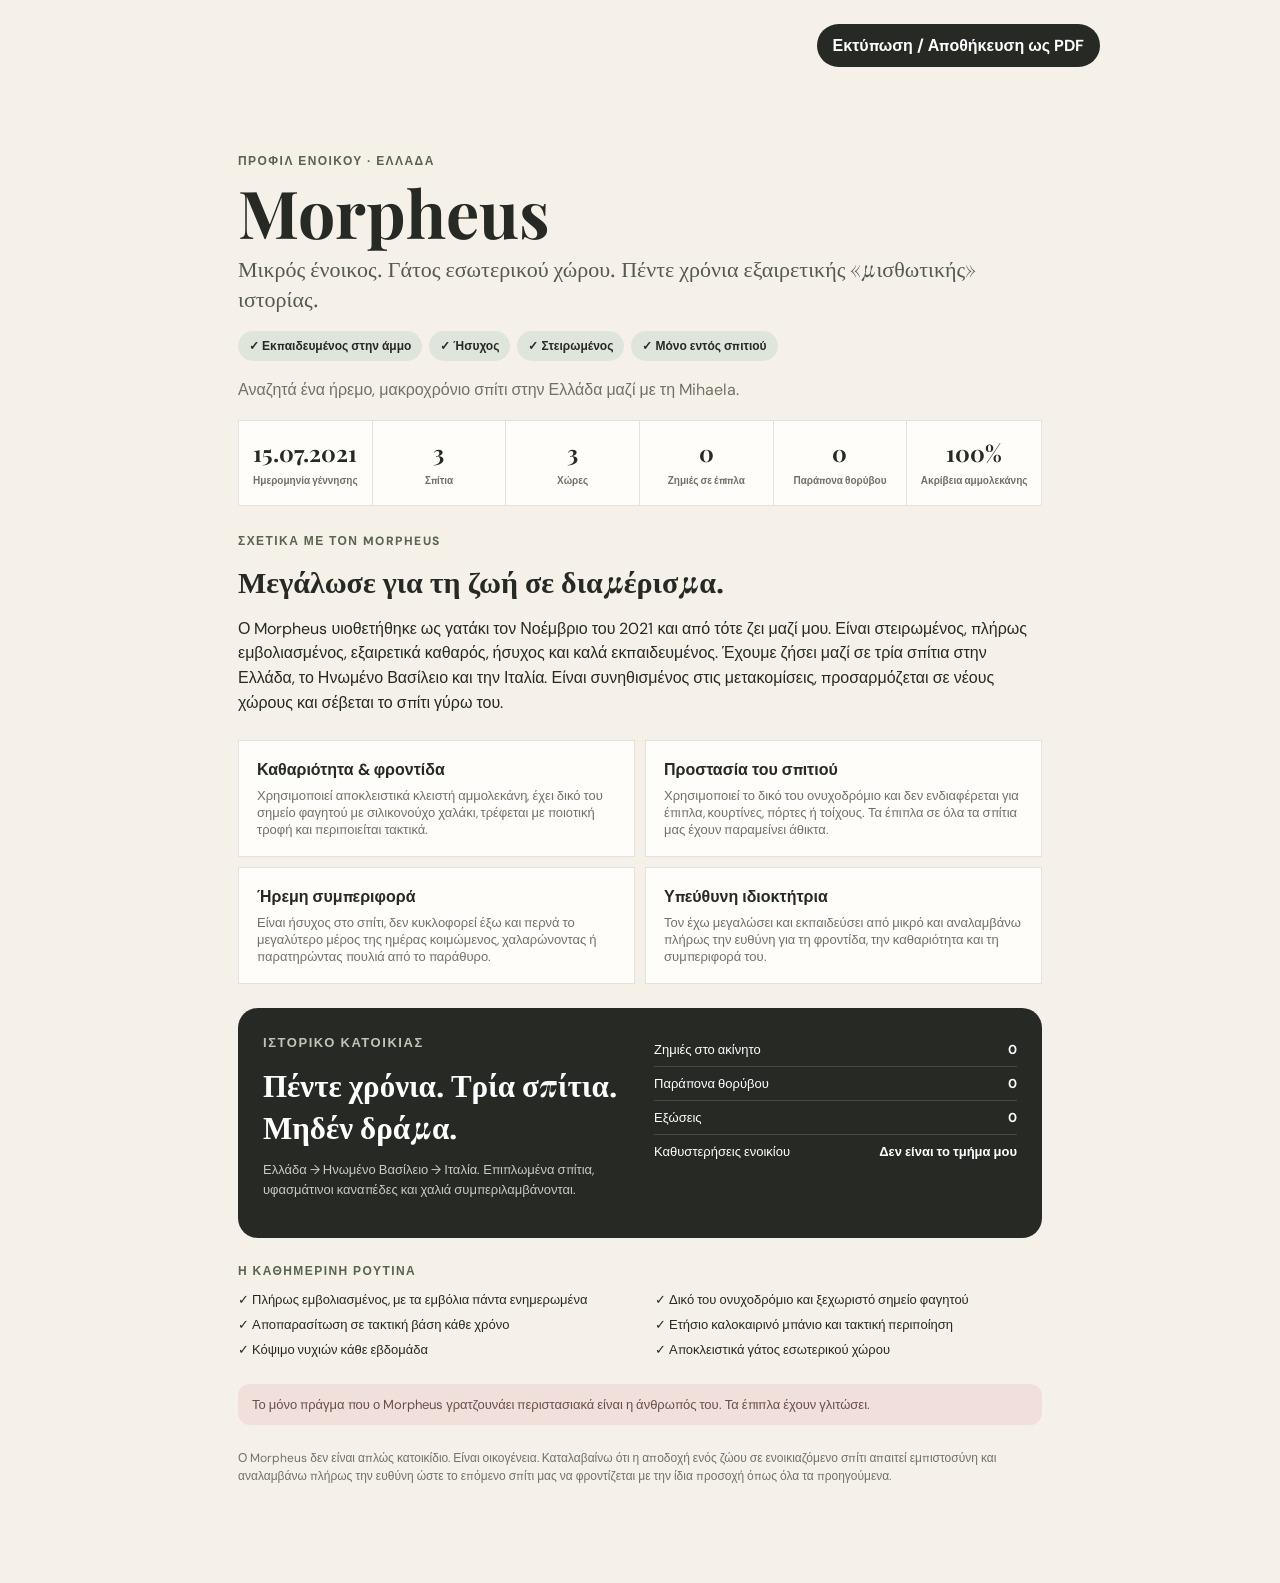
==== Morpheus-Tenant-CV-GR.html @ 8dd913cc "Add Greek Morpheus tenant CV" ====
<!doctype html>
<html lang="el">
<head>
<meta charset="utf-8"><meta name="viewport" content="width=device-width,initial-scale=1">
<title>Morpheus | Βιογραφικό Ενοίκου</title>
<link href="https://fonts.googleapis.com/css2?family=DM+Sans:wght@400;600;700&family=Playfair+Display:wght@600;700&display=swap" rel="stylesheet">
<style>
:root{--ivory:#f6f1e8;--paper:#fffdf9;--ink:#262924;--muted:#707267;--sage:#586351;--soft:#dfe5da;--blush:#f0dfdb;--line:rgba(38,41,36,.13)}*{box-sizing:border-box}body{margin:0;background:var(--ivory);color:var(--ink);font-family:'DM Sans',sans-serif}.page{width:min(920px,calc(100% - 32px));margin:32px auto;padding:54px 58px;background:var(--ivory)}.eyebrow{font-size:12px;letter-spacing:.12em;font-weight:800;color:var(--sage);margin:0 0 10px}h1,h2{font-family:'Playfair Display',serif}h1{font-size:66px;line-height:1;margin:0 0 8px}h2{font-size:30px;margin:0 0 12px}.subtitle{font-family:'Playfair Display',serif;font-size:22px;color:#55594f;margin:0 0 18px}.badges{display:flex;gap:7px;flex-wrap:wrap;margin:18px 0}.badges span{background:var(--soft);padding:7px 11px;border-radius:999px;font-size:12px;font-weight:700}.note{color:var(--muted);margin-bottom:20px}.stats{display:grid;grid-template-columns:repeat(6,1fr);border:1px solid var(--line);background:var(--paper);margin:18px 0 26px}.stat{padding:16px 8px;text-align:center;border-right:1px solid var(--line)}.stat:last-child{border-right:0}.stat strong{font-family:'Playfair Display',serif;font-size:23px;display:block}.stat span{font-size:10px;font-weight:700;color:var(--muted)}.section{margin:24px 0}.section p{line-height:1.55}.cards{display:grid;grid-template-columns:1fr 1fr;gap:10px}.card{background:var(--paper);border:1px solid var(--line);padding:18px}.card h3{margin:0 0 7px;font-size:16px}.card p{font-size:13px;color:var(--muted);margin:0}.record{background:var(--ink);color:#fff;border-radius:20px;padding:25px;display:grid;grid-template-columns:1fr 1fr;gap:28px}.record .eyebrow{color:#bcc7b6}.record h2{font-size:31px}.record p{color:#c8cac4;font-size:13px}.record-row{display:flex;justify-content:space-between;padding:8px 0;border-bottom:1px solid rgba(255,255,255,.15);gap:18px;font-size:13px}.record-row:last-child{border:0}.routine{columns:2;column-gap:30px;margin:10px 0 18px;padding:0;list-style:none}.routine li{break-inside:avoid;margin:0 0 8px;font-size:13px}.joke{background:var(--blush);padding:12px 14px;border-radius:12px;color:#694f4b;font-size:13px}.closing{font-size:12px;color:var(--muted);line-height:1.5}.toolbar{width:min(920px,calc(100% - 32px));margin:24px auto 0;display:flex;justify-content:flex-end}.print{border:0;background:var(--ink);color:white;border-radius:999px;padding:11px 16px;font:inherit;font-weight:700;cursor:pointer}@media(max-width:720px){.page{padding:28px 20px}.stats{grid-template-columns:repeat(2,1fr)}.stat{border-bottom:1px solid var(--line)}.cards,.record{grid-template-columns:1fr}.routine{columns:1}h1{font-size:50px}}@media print{body{background:#fff}.toolbar{display:none}.page{width:100%;margin:0;padding:12mm 14mm;background:#fff}.cards{gap:6px}.section{margin:14px 0}.record{break-inside:avoid}.stat{padding:10px 5px}h1{font-size:45px}.subtitle{font-size:17px}.card{padding:12px}.card p,.record p,.record-row,.routine li,.joke{font-size:10px}}
</style>
</head>
<body>
<div class="toolbar"><button class="print" onclick="window.print()">Εκτύπωση / Αποθήκευση ως PDF</button></div>
<main class="page">
<p class="eyebrow">ΠΡΟΦΙΛ ΕΝΟΙΚΟΥ · ΕΛΛΑΔΑ</p><h1>Morpheus</h1><p class="subtitle">Μικρός ένοικος. Γάτος εσωτερικού χώρου. Πέντε χρόνια εξαιρετικής «μισθωτικής» ιστορίας.</p>
<div class="badges"><span>✓ Εκπαιδευμένος στην άμμο</span><span>✓ Ήσυχος</span><span>✓ Στειρωμένος</span><span>✓ Μόνο εντός σπιτιού</span></div>
<p class="note">Αναζητά ένα ήρεμο, μακροχρόνιο σπίτι στην Ελλάδα μαζί με τη Mihaela.</p>
<div class="stats"><div class="stat"><strong>15.07.2021</strong><span>Ημερομηνία γέννησης</span></div><div class="stat"><strong>3</strong><span>Σπίτια</span></div><div class="stat"><strong>3</strong><span>Χώρες</span></div><div class="stat"><strong>0</strong><span>Ζημιές σε έπιπλα</span></div><div class="stat"><strong>0</strong><span>Παράπονα θορύβου</span></div><div class="stat"><strong>100%</strong><span>Ακρίβεια αμμολεκάνης</span></div></div>
<section class="section"><p class="eyebrow">ΣΧΕΤΙΚΑ ΜΕ ΤΟΝ MORPHEUS</p><h2>Μεγάλωσε για τη ζωή σε διαμέρισμα.</h2><p>Ο Morpheus υιοθετήθηκε ως γατάκι τον Νοέμβριο του 2021 και από τότε ζει μαζί μου. Είναι στειρωμένος, πλήρως εμβολιασμένος, εξαιρετικά καθαρός, ήσυχος και καλά εκπαιδευμένος. Έχουμε ζήσει μαζί σε τρία σπίτια στην Ελλάδα, το Ηνωμένο Βασίλειο και την Ιταλία. Είναι συνηθισμένος στις μετακομίσεις, προσαρμόζεται σε νέους χώρους και σέβεται το σπίτι γύρω του.</p></section>
<div class="cards"><div class="card"><h3>Καθαριότητα & φροντίδα</h3><p>Χρησιμοποιεί αποκλειστικά κλειστή αμμολεκάνη, έχει δικό του σημείο φαγητού με σιλικονούχο χαλάκι, τρέφεται με ποιοτική τροφή και περιποιείται τακτικά.</p></div><div class="card"><h3>Προστασία του σπιτιού</h3><p>Χρησιμοποιεί το δικό του ονυχοδρόμιο και δεν ενδιαφέρεται για έπιπλα, κουρτίνες, πόρτες ή τοίχους. Τα έπιπλα σε όλα τα σπίτια μας έχουν παραμείνει άθικτα.</p></div><div class="card"><h3>Ήρεμη συμπεριφορά</h3><p>Είναι ήσυχος στο σπίτι, δεν κυκλοφορεί έξω και περνά το μεγαλύτερο μέρος της ημέρας κοιμώμενος, χαλαρώνοντας ή παρατηρώντας πουλιά από το παράθυρο.</p></div><div class="card"><h3>Υπεύθυνη ιδιοκτήτρια</h3><p>Τον έχω μεγαλώσει και εκπαιδεύσει από μικρό και αναλαμβάνω πλήρως την ευθύνη για τη φροντίδα, την καθαριότητα και τη συμπεριφορά του.</p></div></div>
<section class="section record"><div><p class="eyebrow">ΙΣΤΟΡΙΚΟ ΚΑΤΟΙΚΙΑΣ</p><h2>Πέντε χρόνια. Τρία σπίτια. Μηδέν δράμα.</h2><p>Ελλάδα → Ηνωμένο Βασίλειο → Ιταλία. Επιπλωμένα σπίτια, υφασμάτινοι καναπέδες και χαλιά συμπεριλαμβάνονται.</p></div><div><div class="record-row"><span>Ζημιές στο ακίνητο</span><strong>0</strong></div><div class="record-row"><span>Παράπονα θορύβου</span><strong>0</strong></div><div class="record-row"><span>Εξώσεις</span><strong>0</strong></div><div class="record-row"><span>Καθυστερήσεις ενοικίου</span><strong>Δεν είναι το τμήμα μου</strong></div></div></section>
<section class="section"><p class="eyebrow">Η ΚΑΘΗΜΕΡΙΝΗ ΡΟΥΤΙΝΑ</p><ul class="routine"><li>✓ Πλήρως εμβολιασμένος, με τα εμβόλια πάντα ενημερωμένα</li><li>✓ Αποπαρασίτωση σε τακτική βάση κάθε χρόνο</li><li>✓ Κόψιμο νυχιών κάθε εβδομάδα</li><li>✓ Δικό του ονυχοδρόμιο και ξεχωριστό σημείο φαγητού</li><li>✓ Ετήσιο καλοκαιρινό μπάνιο και τακτική περιποίηση</li><li>✓ Αποκλειστικά γάτος εσωτερικού χώρου</li></ul><div class="joke">Το μόνο πράγμα που ο Morpheus γρατζουνάει περιστασιακά είναι η άνθρωπός του. Τα έπιπλα έχουν γλιτώσει.</div></section>
<p class="closing">Ο Morpheus δεν είναι απλώς κατοικίδιο. Είναι οικογένεια. Καταλαβαίνω ότι η αποδοχή ενός ζώου σε ενοικιαζόμενο σπίτι απαιτεί εμπιστοσύνη και αναλαμβάνω πλήρως την ευθύνη ώστε το επόμενο σπίτι μας να φροντίζεται με την ίδια προσοχή όπως όλα τα προηγούμενα.</p>
</main>
</body></html>
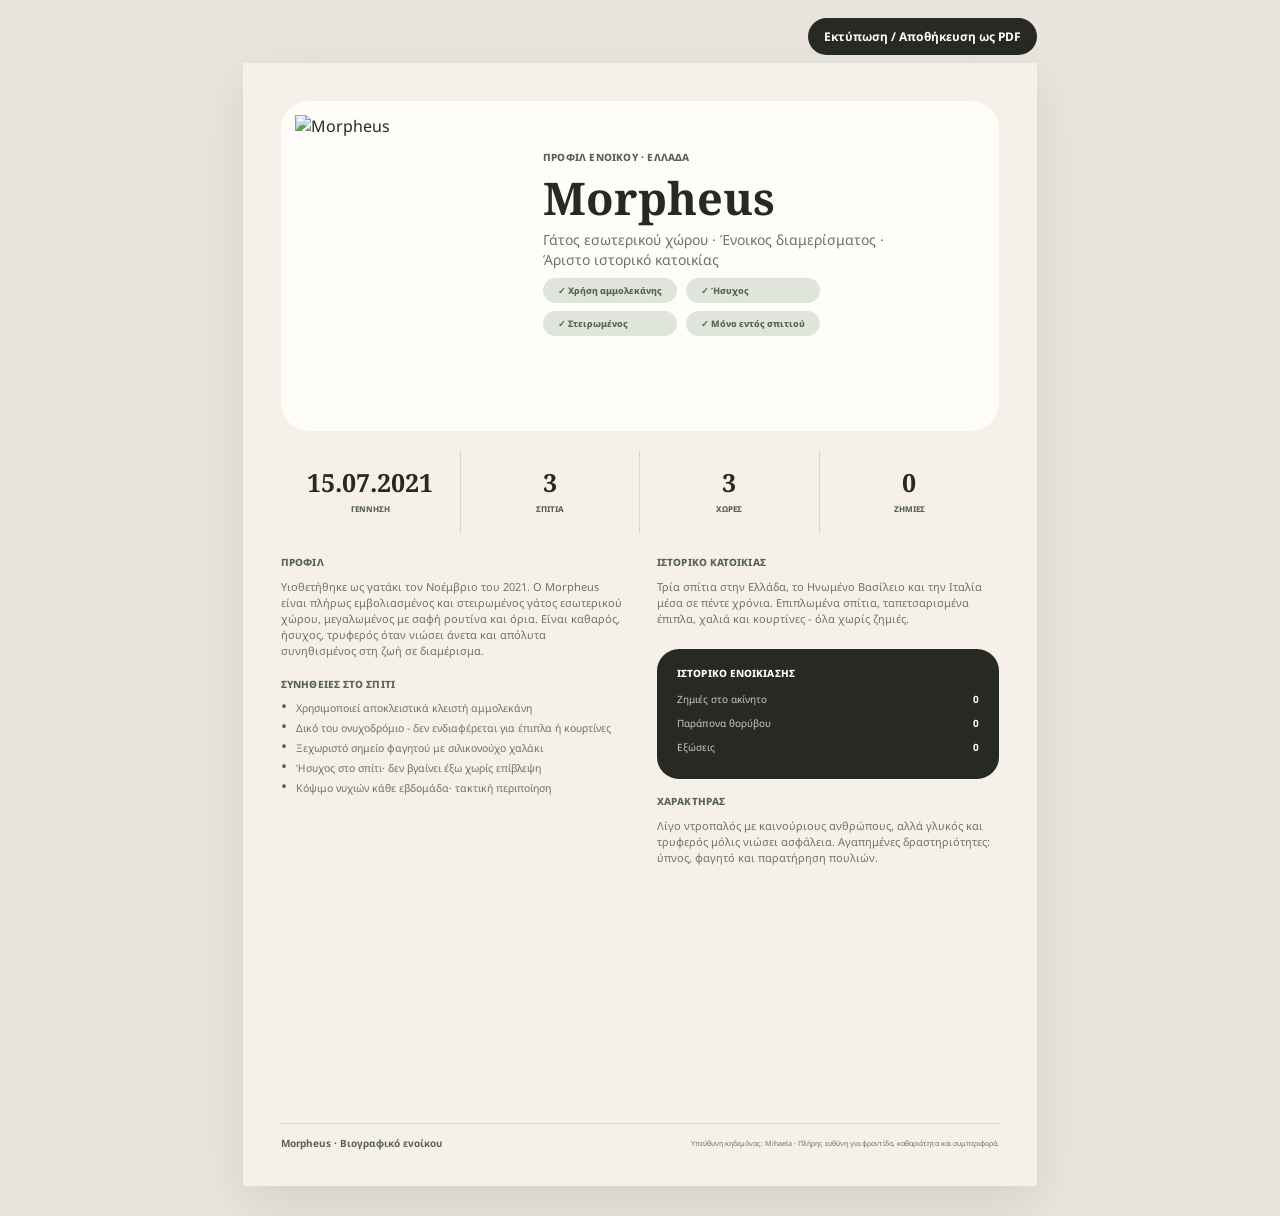
==== commit 6831c9af: "Match Greek tenant CV to original Morpheus CV design" ====
--- a/Morpheus-Tenant-CV-GR.html
+++ b/Morpheus-Tenant-CV-GR.html
@@ -3,22 +3,29 @@
 <head>
 <meta charset="utf-8"><meta name="viewport" content="width=device-width,initial-scale=1">
 <title>Morpheus | Βιογραφικό Ενοίκου</title>
-<link href="https://fonts.googleapis.com/css2?family=DM+Sans:wght@400;600;700&family=Playfair+Display:wght@600;700&display=swap" rel="stylesheet">
+<link rel="preconnect" href="https://fonts.googleapis.com"><link rel="preconnect" href="https://fonts.gstatic.com" crossorigin>
+<link href="https://fonts.googleapis.com/css2?family=Noto+Sans:wght@400;600;700;800&family=Noto+Serif:wght@700&display=swap" rel="stylesheet">
 <style>
-:root{--ivory:#f6f1e8;--paper:#fffdf9;--ink:#262924;--muted:#707267;--sage:#586351;--soft:#dfe5da;--blush:#f0dfdb;--line:rgba(38,41,36,.13)}*{box-sizing:border-box}body{margin:0;background:var(--ivory);color:var(--ink);font-family:'DM Sans',sans-serif}.page{width:min(920px,calc(100% - 32px));margin:32px auto;padding:54px 58px;background:var(--ivory)}.eyebrow{font-size:12px;letter-spacing:.12em;font-weight:800;color:var(--sage);margin:0 0 10px}h1,h2{font-family:'Playfair Display',serif}h1{font-size:66px;line-height:1;margin:0 0 8px}h2{font-size:30px;margin:0 0 12px}.subtitle{font-family:'Playfair Display',serif;font-size:22px;color:#55594f;margin:0 0 18px}.badges{display:flex;gap:7px;flex-wrap:wrap;margin:18px 0}.badges span{background:var(--soft);padding:7px 11px;border-radius:999px;font-size:12px;font-weight:700}.note{color:var(--muted);margin-bottom:20px}.stats{display:grid;grid-template-columns:repeat(6,1fr);border:1px solid var(--line);background:var(--paper);margin:18px 0 26px}.stat{padding:16px 8px;text-align:center;border-right:1px solid var(--line)}.stat:last-child{border-right:0}.stat strong{font-family:'Playfair Display',serif;font-size:23px;display:block}.stat span{font-size:10px;font-weight:700;color:var(--muted)}.section{margin:24px 0}.section p{line-height:1.55}.cards{display:grid;grid-template-columns:1fr 1fr;gap:10px}.card{background:var(--paper);border:1px solid var(--line);padding:18px}.card h3{margin:0 0 7px;font-size:16px}.card p{font-size:13px;color:var(--muted);margin:0}.record{background:var(--ink);color:#fff;border-radius:20px;padding:25px;display:grid;grid-template-columns:1fr 1fr;gap:28px}.record .eyebrow{color:#bcc7b6}.record h2{font-size:31px}.record p{color:#c8cac4;font-size:13px}.record-row{display:flex;justify-content:space-between;padding:8px 0;border-bottom:1px solid rgba(255,255,255,.15);gap:18px;font-size:13px}.record-row:last-child{border:0}.routine{columns:2;column-gap:30px;margin:10px 0 18px;padding:0;list-style:none}.routine li{break-inside:avoid;margin:0 0 8px;font-size:13px}.joke{background:var(--blush);padding:12px 14px;border-radius:12px;color:#694f4b;font-size:13px}.closing{font-size:12px;color:var(--muted);line-height:1.5}.toolbar{width:min(920px,calc(100% - 32px));margin:24px auto 0;display:flex;justify-content:flex-end}.print{border:0;background:var(--ink);color:white;border-radius:999px;padding:11px 16px;font:inherit;font-weight:700;cursor:pointer}@media(max-width:720px){.page{padding:28px 20px}.stats{grid-template-columns:repeat(2,1fr)}.stat{border-bottom:1px solid var(--line)}.cards,.record{grid-template-columns:1fr}.routine{columns:1}h1{font-size:50px}}@media print{body{background:#fff}.toolbar{display:none}.page{width:100%;margin:0;padding:12mm 14mm;background:#fff}.cards{gap:6px}.section{margin:14px 0}.record{break-inside:avoid}.stat{padding:10px 5px}h1{font-size:45px}.subtitle{font-size:17px}.card{padding:12px}.card p,.record p,.record-row,.routine li,.joke{font-size:10px}}
+:root{--bg:#f6f1e8;--paper:#fffdf9;--ink:#262924;--text:#707267;--sage:#586351;--soft:#dfe5da;--line:#ddd8ce}*{box-sizing:border-box}body{margin:0;background:#e9e5dd;color:var(--ink);font-family:'Noto Sans',sans-serif}.toolbar{width:min(794px,calc(100% - 24px));margin:18px auto 8px;display:flex;justify-content:flex-end}.toolbar button{border:0;background:var(--ink);color:#fff;font:700 12px 'Noto Sans';padding:10px 16px;border-radius:999px;cursor:pointer}.page{width:min(794px,calc(100% - 24px));aspect-ratio:595.2756/841.8898;min-height:1123px;margin:0 auto 30px;background:var(--bg);padding:38px;position:relative;box-shadow:0 18px 50px rgba(0,0,0,.09)}.hero{height:330px;background:var(--paper);border-radius:28px;padding:14px;display:grid;grid-template-columns:220px 1fr;gap:28px;align-items:start}.hero img{width:220px;height:302px;object-fit:cover}.herocopy{padding-top:35px}.eyebrow{font-size:10px;letter-spacing:.02em;font-weight:800;color:var(--sage);margin:0 0 11px}.hero h1{font:700 45px/1 'Noto Serif',serif;margin:0 0 10px;color:var(--ink)}.subtitle{font-size:14px;line-height:1.42;color:var(--text);margin:0 0 7px;max-width:390px}.badges{display:grid;grid-template-columns:max-content max-content;gap:8px 9px;margin-top:8px}.badge{background:var(--soft);color:var(--sage);border-radius:999px;padding:6px 15px;font-size:9px;font-weight:800}.stats{height:82px;display:grid;grid-template-columns:repeat(4,1fr);margin:20px 0 22px}.stat{display:flex;flex-direction:column;align-items:center;justify-content:center;border-right:1px solid var(--line)}.stat:last-child{border-right:0}.stat strong{font:700 25px/1 'Noto Serif',serif}.stat span{margin-top:8px;font-size:8px;font-weight:800;color:var(--sage)}.cols{display:grid;grid-template-columns:1fr 1fr;gap:34px}.section{margin-bottom:18px}.section h2,.record h2{font-size:10px;letter-spacing:.01em;color:var(--sage);margin:0 0 10px;font-weight:800}.section p{font-size:11px;line-height:1.45;color:var(--text);margin:0}.habits{list-style:none;padding:0;margin:0}.habits li{position:relative;padding-left:15px;margin:0 0 6px;font-size:10.5px;line-height:1.35;color:var(--text)}.habits li:before{content:'•';position:absolute;left:0;color:var(--sage);font-size:16px;line-height:10px}.record{background:var(--ink);border-radius:22px;padding:17px 20px 15px;margin:22px 0 15px;color:white}.record h2{color:white;margin-bottom:12px}.rrow{display:flex;justify-content:space-between;gap:12px;font-size:10px;color:#c9ccc5;margin:0 0 10px}.rrow strong{color:white}.footer{position:absolute;left:38px;right:38px;bottom:36px;border-top:1px solid var(--line);padding-top:12px;display:flex;justify-content:space-between;align-items:center;gap:20px}.footer strong{font-size:10px;color:var(--sage)}.footer span{font-size:7.2px;color:var(--text);text-align:right}@media(max-width:650px){body{background:var(--bg)}.toolbar{margin-top:10px}.page{width:100%;min-height:0;aspect-ratio:auto;margin:0;padding:18px;box-shadow:none}.hero{height:auto;grid-template-columns:1fr;border-radius:22px}.hero img{width:100%;height:auto;max-height:480px}.herocopy{padding:10px}.hero h1{font-size:40px}.stats{margin:18px 0}.cols{grid-template-columns:1fr}.footer{position:static;margin-top:40px}.badges{grid-template-columns:1fr 1fr}}@media print{@page{size:A4;margin:0}body{background:white}.toolbar{display:none}.page{width:210mm;height:297mm;min-height:297mm;margin:0;padding:10mm;box-shadow:none}.hero{height:87mm}.hero img{width:58mm;height:80mm}.hero{grid-template-columns:58mm 1fr}.footer{left:10mm;right:10mm;bottom:10mm}}
 </style>
 </head>
 <body>
-<div class="toolbar"><button class="print" onclick="window.print()">Εκτύπωση / Αποθήκευση ως PDF</button></div>
+<div class="toolbar"><button onclick="window.print()">Εκτύπωση / Αποθήκευση ως PDF</button></div>
 <main class="page">
-<p class="eyebrow">ΠΡΟΦΙΛ ΕΝΟΙΚΟΥ · ΕΛΛΑΔΑ</p><h1>Morpheus</h1><p class="subtitle">Μικρός ένοικος. Γάτος εσωτερικού χώρου. Πέντε χρόνια εξαιρετικής «μισθωτικής» ιστορίας.</p>
-<div class="badges"><span>✓ Εκπαιδευμένος στην άμμο</span><span>✓ Ήσυχος</span><span>✓ Στειρωμένος</span><span>✓ Μόνο εντός σπιτιού</span></div>
-<p class="note">Αναζητά ένα ήρεμο, μακροχρόνιο σπίτι στην Ελλάδα μαζί με τη Mihaela.</p>
-<div class="stats"><div class="stat"><strong>15.07.2021</strong><span>Ημερομηνία γέννησης</span></div><div class="stat"><strong>3</strong><span>Σπίτια</span></div><div class="stat"><strong>3</strong><span>Χώρες</span></div><div class="stat"><strong>0</strong><span>Ζημιές σε έπιπλα</span></div><div class="stat"><strong>0</strong><span>Παράπονα θορύβου</span></div><div class="stat"><strong>100%</strong><span>Ακρίβεια αμμολεκάνης</span></div></div>
-<section class="section"><p class="eyebrow">ΣΧΕΤΙΚΑ ΜΕ ΤΟΝ MORPHEUS</p><h2>Μεγάλωσε για τη ζωή σε διαμέρισμα.</h2><p>Ο Morpheus υιοθετήθηκε ως γατάκι τον Νοέμβριο του 2021 και από τότε ζει μαζί μου. Είναι στειρωμένος, πλήρως εμβολιασμένος, εξαιρετικά καθαρός, ήσυχος και καλά εκπαιδευμένος. Έχουμε ζήσει μαζί σε τρία σπίτια στην Ελλάδα, το Ηνωμένο Βασίλειο και την Ιταλία. Είναι συνηθισμένος στις μετακομίσεις, προσαρμόζεται σε νέους χώρους και σέβεται το σπίτι γύρω του.</p></section>
-<div class="cards"><div class="card"><h3>Καθαριότητα & φροντίδα</h3><p>Χρησιμοποιεί αποκλειστικά κλειστή αμμολεκάνη, έχει δικό του σημείο φαγητού με σιλικονούχο χαλάκι, τρέφεται με ποιοτική τροφή και περιποιείται τακτικά.</p></div><div class="card"><h3>Προστασία του σπιτιού</h3><p>Χρησιμοποιεί το δικό του ονυχοδρόμιο και δεν ενδιαφέρεται για έπιπλα, κουρτίνες, πόρτες ή τοίχους. Τα έπιπλα σε όλα τα σπίτια μας έχουν παραμείνει άθικτα.</p></div><div class="card"><h3>Ήρεμη συμπεριφορά</h3><p>Είναι ήσυχος στο σπίτι, δεν κυκλοφορεί έξω και περνά το μεγαλύτερο μέρος της ημέρας κοιμώμενος, χαλαρώνοντας ή παρατηρώντας πουλιά από το παράθυρο.</p></div><div class="card"><h3>Υπεύθυνη ιδιοκτήτρια</h3><p>Τον έχω μεγαλώσει και εκπαιδεύσει από μικρό και αναλαμβάνω πλήρως την ευθύνη για τη φροντίδα, την καθαριότητα και τη συμπεριφορά του.</p></div></div>
-<section class="section record"><div><p class="eyebrow">ΙΣΤΟΡΙΚΟ ΚΑΤΟΙΚΙΑΣ</p><h2>Πέντε χρόνια. Τρία σπίτια. Μηδέν δράμα.</h2><p>Ελλάδα → Ηνωμένο Βασίλειο → Ιταλία. Επιπλωμένα σπίτια, υφασμάτινοι καναπέδες και χαλιά συμπεριλαμβάνονται.</p></div><div><div class="record-row"><span>Ζημιές στο ακίνητο</span><strong>0</strong></div><div class="record-row"><span>Παράπονα θορύβου</span><strong>0</strong></div><div class="record-row"><span>Εξώσεις</span><strong>0</strong></div><div class="record-row"><span>Καθυστερήσεις ενοικίου</span><strong>Δεν είναι το τμήμα μου</strong></div></div></section>
-<section class="section"><p class="eyebrow">Η ΚΑΘΗΜΕΡΙΝΗ ΡΟΥΤΙΝΑ</p><ul class="routine"><li>✓ Πλήρως εμβολιασμένος, με τα εμβόλια πάντα ενημερωμένα</li><li>✓ Αποπαρασίτωση σε τακτική βάση κάθε χρόνο</li><li>✓ Κόψιμο νυχιών κάθε εβδομάδα</li><li>✓ Δικό του ονυχοδρόμιο και ξεχωριστό σημείο φαγητού</li><li>✓ Ετήσιο καλοκαιρινό μπάνιο και τακτική περιποίηση</li><li>✓ Αποκλειστικά γάτος εσωτερικού χώρου</li></ul><div class="joke">Το μόνο πράγμα που ο Morpheus γρατζουνάει περιστασιακά είναι η άνθρωπός του. Τα έπιπλα έχουν γλιτώσει.</div></section>
-<p class="closing">Ο Morpheus δεν είναι απλώς κατοικίδιο. Είναι οικογένεια. Καταλαβαίνω ότι η αποδοχή ενός ζώου σε ενοικιαζόμενο σπίτι απαιτεί εμπιστοσύνη και αναλαμβάνω πλήρως την ευθύνη ώστε το επόμενο σπίτι μας να φροντίζεται με την ίδια προσοχή όπως όλα τα προηγούμενα.</p>
-</main>
-</body></html>+<section class="hero">
+<img src="https://raw.githubusercontent.com/michaelaspice/morpheus-profile/main/morpheus-formal.jpeg" alt="Morpheus">
+<div class="herocopy"><p class="eyebrow">ΠΡΟΦΙΛ ΕΝΟΙΚΟΥ · ΕΛΛΑΔΑ</p><h1>Morpheus</h1><p class="subtitle">Γάτος εσωτερικού χώρου · Ένοικος διαμερίσματος · Άριστο ιστορικό κατοικίας</p><div class="badges"><span class="badge">✓ Χρήση αμμολεκάνης</span><span class="badge">✓ Ήσυχος</span><span class="badge">✓ Στειρωμένος</span><span class="badge">✓ Μόνο εντός σπιτιού</span></div></div>
+</section>
+<section class="stats"><div class="stat"><strong>15.07.2021</strong><span>ΓΕΝΝΗΣΗ</span></div><div class="stat"><strong>3</strong><span>ΣΠΙΤΙΑ</span></div><div class="stat"><strong>3</strong><span>ΧΩΡΕΣ</span></div><div class="stat"><strong>0</strong><span>ΖΗΜΙΕΣ</span></div></section>
+<div class="cols">
+<div>
+<section class="section"><h2>ΠΡΟΦΙΛ</h2><p>Υιοθετήθηκε ως γατάκι τον Νοέμβριο του 2021. Ο Morpheus είναι πλήρως εμβολιασμένος και στειρωμένος γάτος εσωτερικού χώρου, μεγαλωμένος με σαφή ρουτίνα και όρια. Είναι καθαρός, ήσυχος, τρυφερός όταν νιώσει άνετα και απόλυτα συνηθισμένος στη ζωή σε διαμέρισμα.</p></section>
+<section class="section"><h2>ΣΥΝΗΘΕΙΕΣ ΣΤΟ ΣΠΙΤΙ</h2><ul class="habits"><li>Χρησιμοποιεί αποκλειστικά κλειστή αμμολεκάνη</li><li>Δικό του ονυχοδρόμιο - δεν ενδιαφέρεται για έπιπλα ή κουρτίνες</li><li>Ξεχωριστό σημείο φαγητού με σιλικονούχο χαλάκι</li><li>Ήσυχος στο σπίτι· δεν βγαίνει έξω χωρίς επίβλεψη</li><li>Κόψιμο νυχιών κάθε εβδομάδα· τακτική περιποίηση</li></ul></section>
+</div>
+<div>
+<section class="section"><h2>ΙΣΤΟΡΙΚΟ ΚΑΤΟΙΚΙΑΣ</h2><p>Τρία σπίτια στην Ελλάδα, το Ηνωμένο Βασίλειο και την Ιταλία μέσα σε πέντε χρόνια. Επιπλωμένα σπίτια, ταπετσαρισμένα έπιπλα, χαλιά και κουρτίνες - όλα χωρίς ζημιές.</p></section>
+<section class="record"><h2>ΙΣΤΟΡΙΚΟ ΕΝΟΙΚΙΑΣΗΣ</h2><div class="rrow"><span>Ζημιές στο ακίνητο</span><strong>0</strong></div><div class="rrow"><span>Παράπονα θορύβου</span><strong>0</strong></div><div class="rrow"><span>Εξώσεις</span><strong>0</strong></div></section>
+<section class="section"><h2>ΧΑΡΑΚΤΗΡΑΣ</h2><p>Λίγο ντροπαλός με καινούριους ανθρώπους, αλλά γλυκός και τρυφερός μόλις νιώσει ασφάλεια. Αγαπημένες δραστηριότητες: ύπνος, φαγητό και παρατήρηση πουλιών.</p></section>
+</div></div>
+<footer class="footer"><strong>Morpheus · Βιογραφικό ενοίκου</strong><span>Υπεύθυνη κηδεμόνας: Mihaela · Πλήρης ευθύνη για φροντίδα, καθαριότητα και συμπεριφορά.</span></footer>
+</main></body></html>
